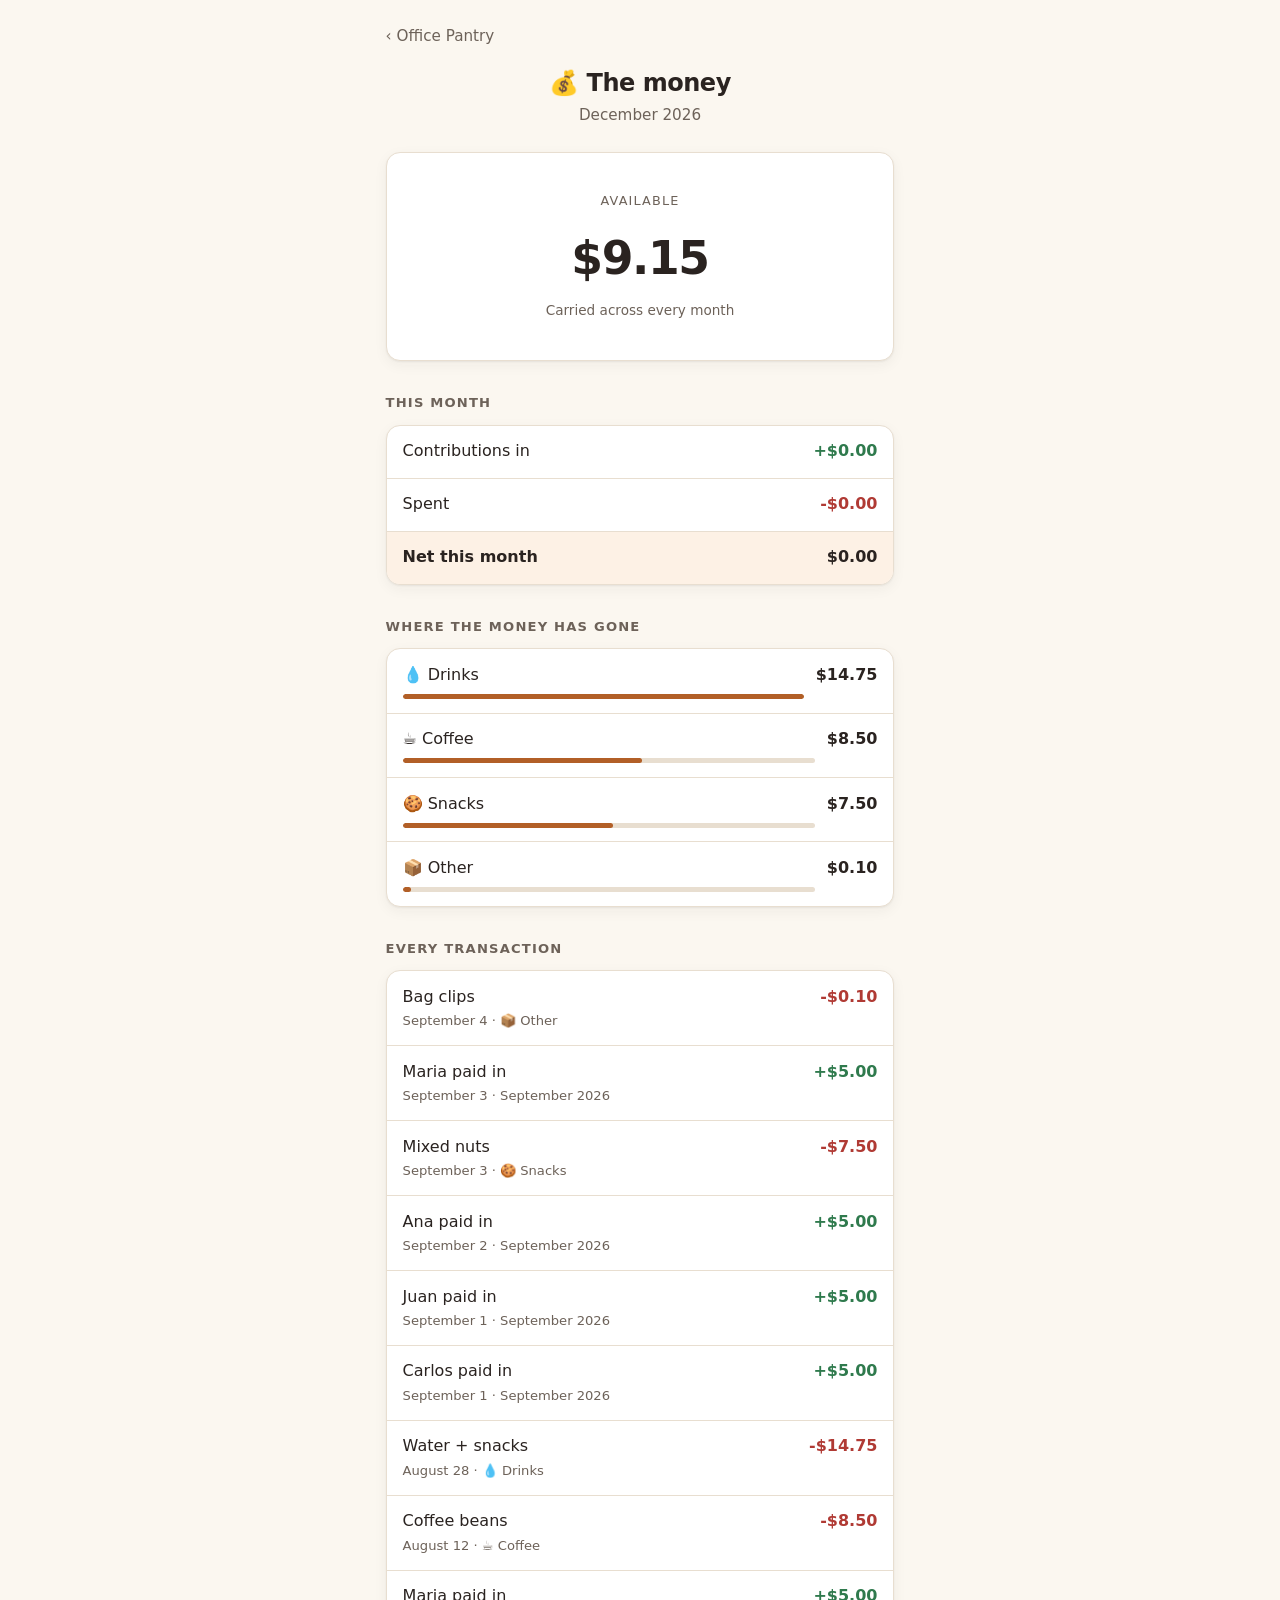
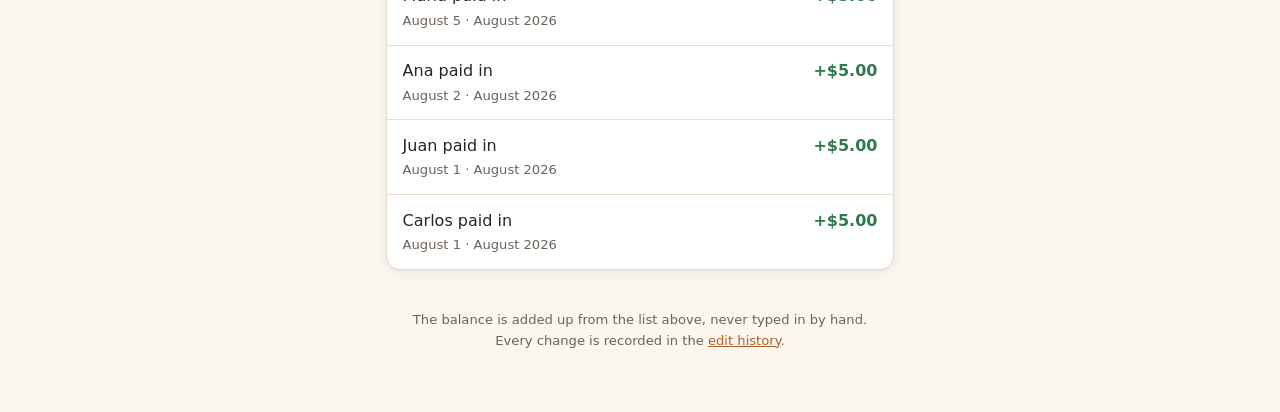
==== budget.html @ 6e72582b "change: whole project scope | new beggining" ====
<!DOCTYPE html>
<html lang="en">
<head>
<meta charset="utf-8">
<meta name="viewport" content="width=device-width, initial-scale=1">
<title>The money — Office Pantry</title>
<meta name="theme-color" content="#b25f27">
<link rel="stylesheet" href="assets/style.css">
</head>
<body>

<a class="backlink" href="index.html">‹ Office Pantry</a>

<header class="masthead">
  <h1>💰 The money</h1>
  <p class="period" data-period></p>
</header>

<section class="balance-card">
  <p class="balance-label">Available</p>
  <p class="balance-amount" data-balance>…</p>
  <p class="balance-note" data-balance-note>Loading the ledger…</p>
</section>

<section class="section">
  <h2>This month</h2>
  <div class="panel" data-month-summary>
    <p class="state">Loading…</p>
  </div>
</section>

<section class="section">
  <h2>Where the money has gone</h2>
  <div class="panel" data-breakdown>
    <p class="state">Loading…</p>
  </div>
</section>

<section class="section">
  <h2>Every transaction</h2>
  <div class="panel" data-history>
    <p class="state">Loading…</p>
  </div>
</section>

<p class="footnote">
  The balance is added up from the list above, never typed in by hand.<br>
  Every change is recorded in the
  <a href="https://github.com/TecnicoLabFisica/OfficePantry/commits/main/data">edit history</a>.
</p>

<script src="assets/pantry.js"></script>
<script>Pantry.initBudget();</script>
</body>
</html>
---- assets/style.css ----
/* Office Pantry — mobile-first. The entry point is a phone held in one hand. */

:root {
  --bg: #fbf7f0;
  --surface: #ffffff;
  --border: #e8ded0;
  --ink: #2a2320;
  --ink-soft: #6d6259;
  --accent: #b25f27;
  --accent-soft: #fdf1e5;
  --positive: #2f7a4d;
  --negative: #b03a34;
  --radius: 14px;
  --shadow: 0 1px 2px rgba(42, 35, 32, .06), 0 4px 14px rgba(42, 35, 32, .05);
}

@media (prefers-color-scheme: dark) {
  :root {
    --bg: #1a1613;
    --surface: #241f1b;
    --border: #3a322b;
    --ink: #f2ece4;
    --ink-soft: #a89c90;
    --accent: #e08c4a;
    --accent-soft: #33261a;
    --positive: #6cc48c;
    --negative: #e8756d;
    --shadow: 0 1px 2px rgba(0, 0, 0, .3), 0 4px 14px rgba(0, 0, 0, .25);
  }
}

* { box-sizing: border-box; }

body {
  margin: 0;
  padding: 1.5rem 1.1rem 3rem;
  background: var(--bg);
  color: var(--ink);
  font: 16px/1.55 system-ui, -apple-system, "Segoe UI", Roboto, sans-serif;
  max-width: 34rem;
  margin-inline: auto;
  -webkit-text-size-adjust: 100%;
}

/* ---------- header ---------- */

.masthead { text-align: center; margin-bottom: 1.5rem; }
.masthead h1 { font-size: 1.5rem; margin: 0; letter-spacing: -.02em; }
.masthead .period { color: var(--ink-soft); font-size: .95rem; margin-top: .15rem; }

.backlink {
  display: inline-block;
  color: var(--ink-soft);
  text-decoration: none;
  font-size: .95rem;
  margin-bottom: 1rem;
}
.backlink:hover { color: var(--accent); }

/* ---------- balance ---------- */

.balance-card {
  background: var(--surface);
  border: 1px solid var(--border);
  border-radius: var(--radius);
  box-shadow: var(--shadow);
  padding: 1.6rem 1rem;
  text-align: center;
  margin-bottom: 1.5rem;
}
.balance-label {
  font-size: .8rem;
  text-transform: uppercase;
  letter-spacing: .09em;
  color: var(--ink-soft);
}
.balance-amount {
  font-size: 2.85rem;
  font-weight: 650;
  letter-spacing: -.03em;
  margin: .2rem 0 0;
  font-variant-numeric: tabular-nums;
}
.balance-amount.is-negative { color: var(--negative); }
.balance-note { font-size: .85rem; color: var(--ink-soft); margin-top: .35rem; }

/* ---------- action buttons ---------- */

.actions { display: grid; gap: .7rem; }
.action {
  display: flex;
  align-items: center;
  gap: .8rem;
  padding: 1.05rem 1.1rem;
  background: var(--surface);
  border: 1px solid var(--border);
  border-radius: var(--radius);
  box-shadow: var(--shadow);
  color: var(--ink);
  text-decoration: none;
  font-size: 1.05rem;
  font-weight: 500;
  transition: transform .12s ease, border-color .12s ease;
}
.action:active { transform: scale(.985); }
.action:hover { border-color: var(--accent); }
.action .icon { font-size: 1.4rem; line-height: 1; }
.action .arrow { margin-left: auto; color: var(--ink-soft); }
.action.is-primary { background: var(--accent-soft); border-color: var(--accent); }

/* ---------- generic sections ---------- */

.section { margin-top: 2rem; }
.section h2 {
  font-size: .82rem;
  text-transform: uppercase;
  letter-spacing: .09em;
  color: var(--ink-soft);
  margin: 0 0 .7rem;
  font-weight: 600;
}

.panel {
  background: var(--surface);
  border: 1px solid var(--border);
  border-radius: var(--radius);
  box-shadow: var(--shadow);
  overflow: hidden;
}

/* ---------- rows ---------- */

.row {
  display: flex;
  align-items: baseline;
  gap: .75rem;
  padding: .85rem 1rem;
  border-bottom: 1px solid var(--border);
}
.row:last-child { border-bottom: none; }
.row .row-main { flex: 1; min-width: 0; }
.row .row-title { display: block; }
.row .row-meta { display: block; font-size: .82rem; color: var(--ink-soft); margin-top: .1rem; }
.row .amount { font-variant-numeric: tabular-nums; font-weight: 550; white-space: nowrap; }
.row .amount.is-out { color: var(--negative); }
.row .amount.is-in { color: var(--positive); }

.row.is-total { background: var(--accent-soft); font-weight: 600; }

/* category breakdown bar */
.bar-track {
  height: 5px;
  background: var(--border);
  border-radius: 3px;
  overflow: hidden;
  margin-top: .4rem;
}
.bar-fill { height: 100%; background: var(--accent); border-radius: 3px; }

/* ---------- states ---------- */

.state { padding: 1.4rem 1rem; text-align: center; color: var(--ink-soft); font-size: .95rem; }
.state.is-error { color: var(--negative); }
.state a { color: var(--accent); }

/* ---------- embedded form ---------- */

.form-embed { width: 100%; border: 0; border-radius: var(--radius); background: var(--surface); }

.footnote {
  margin-top: 2.5rem;
  text-align: center;
  font-size: .82rem;
  color: var(--ink-soft);
}
.footnote a { color: var(--accent); }
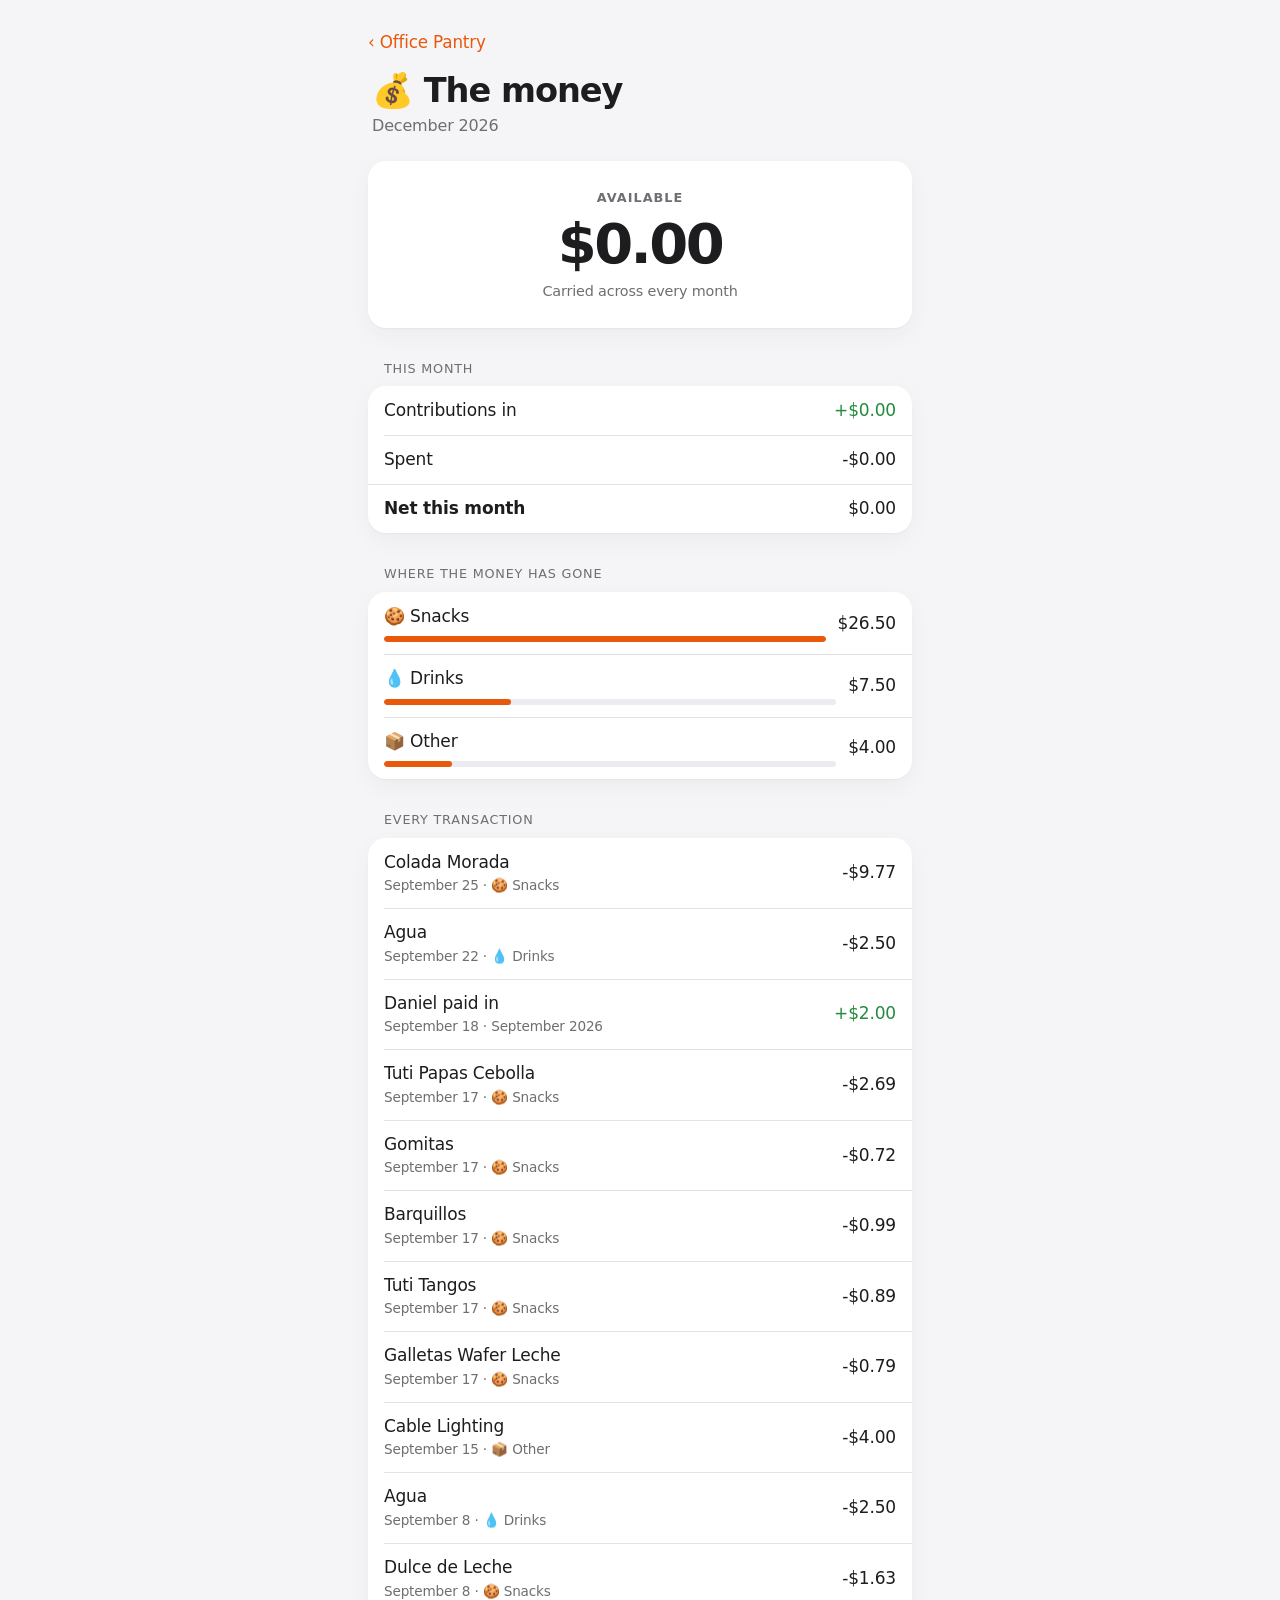
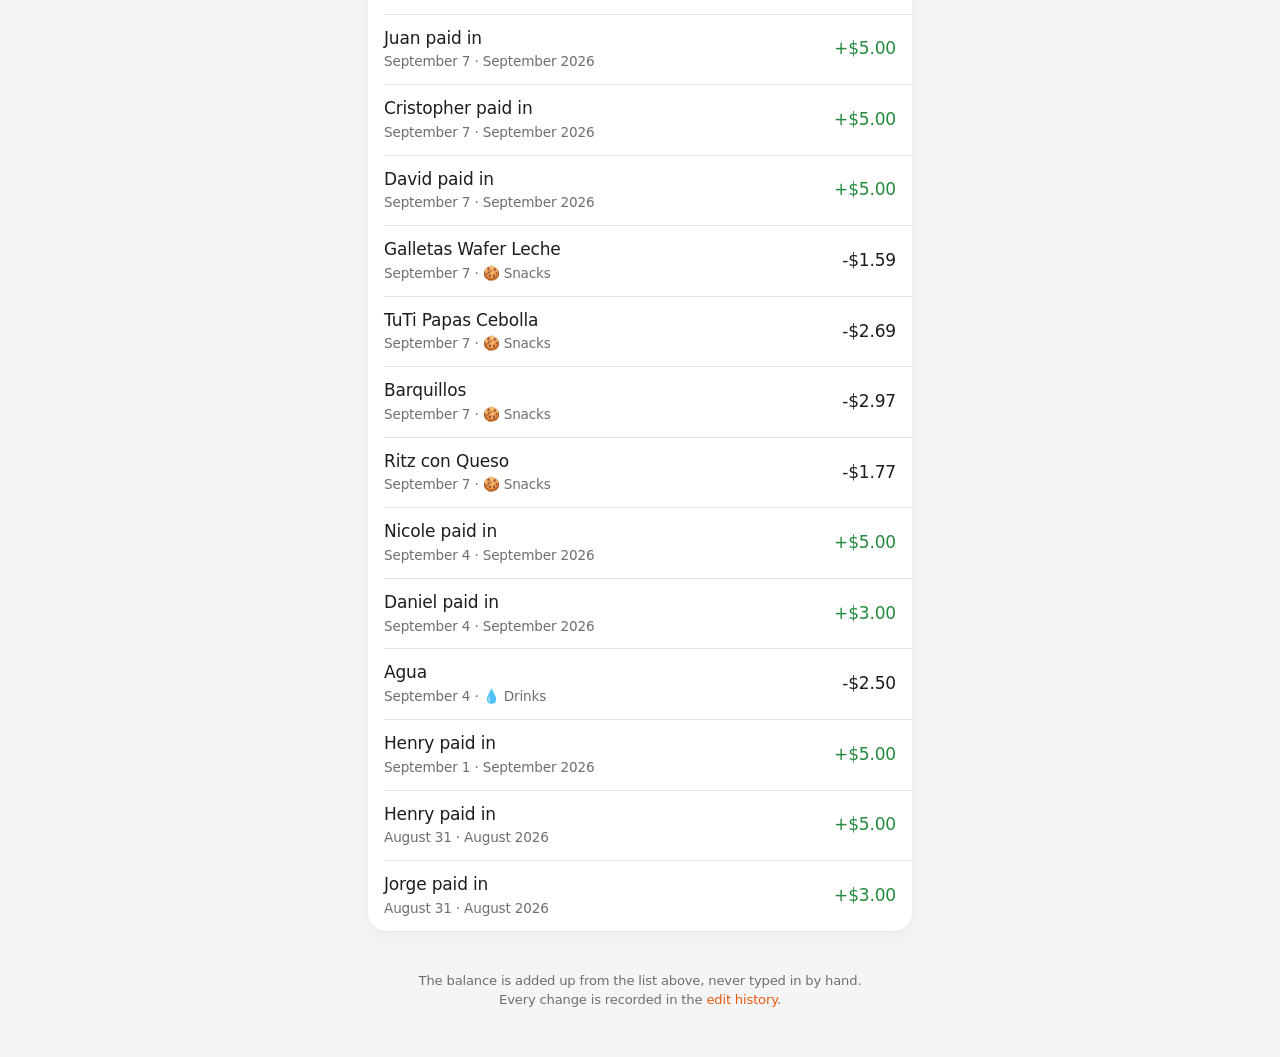
==== commit f6c42996: "style: one suggestions entry point and an Apple-like restyle Home now has a single Suggestions row i" ====
--- a/budget.html
+++ b/budget.html
@@ -4,7 +4,8 @@
 <meta charset="utf-8">
 <meta name="viewport" content="width=device-width, initial-scale=1">
 <title>The money — Office Pantry</title>
-<meta name="theme-color" content="#b25f27">
+<meta name="theme-color" content="#f5f5f7" media="(prefers-color-scheme: light)">
+<meta name="theme-color" content="#000000" media="(prefers-color-scheme: dark)">
 <link rel="stylesheet" href="assets/style.css">
 </head>
 <body>
@@ -46,7 +47,8 @@
 <p class="footnote">
   The balance is added up from the list above, never typed in by hand.<br>
   Every change is recorded in the
-  <a href="https://github.com/TecnicoLabFisica/OfficePantry/commits/main/data">edit history</a>.
+  <a data-repo-link
+     href="https://github.com/TecnicoLabFisica/OfficePantry/commits/main/data">edit history</a>.
 </p>
 
 <script src="assets/pantry.js"></script>
--- a/assets/style.css
+++ b/assets/style.css
@@ -1,176 +1,362 @@
-/* Office Pantry — mobile-first. The entry point is a phone held in one hand. */
+/* Office Pantry — mobile-first. The entry point is a phone held in one hand.
+ * The look follows iOS: large titles, inset grouped lists, hairline dividers. */
 
 :root {
-  --bg: #fbf7f0;
+  --bg: #f5f5f7;
   --surface: #ffffff;
-  --border: #e8ded0;
-  --ink: #2a2320;
-  --ink-soft: #6d6259;
-  --accent: #b25f27;
-  --accent-soft: #fdf1e5;
-  --positive: #2f7a4d;
-  --negative: #b03a34;
-  --radius: 14px;
-  --shadow: 0 1px 2px rgba(42, 35, 32, .06), 0 4px 14px rgba(42, 35, 32, .05);
+  --surface-press: #ebebf0;
+  --border: rgba(60, 60, 67, .14);
+  --ink: #1d1d1f;
+  --ink-soft: #6e6e73;
+  --accent: #e8590c;
+  --accent-soft: rgba(232, 89, 12, .12);
+  --positive: #248a3d;
+  --negative: #d70015;
+  --radius: 18px;
+  --shadow: 0 1px 2px rgba(0, 0, 0, .04), 0 8px 24px rgba(0, 0, 0, .04);
+  --ease: cubic-bezier(.32, .72, 0, 1);
+  color-scheme: light dark;
 }
 
 @media (prefers-color-scheme: dark) {
   :root {
-    --bg: #1a1613;
-    --surface: #241f1b;
-    --border: #3a322b;
-    --ink: #f2ece4;
-    --ink-soft: #a89c90;
-    --accent: #e08c4a;
-    --accent-soft: #33261a;
-    --positive: #6cc48c;
-    --negative: #e8756d;
-    --shadow: 0 1px 2px rgba(0, 0, 0, .3), 0 4px 14px rgba(0, 0, 0, .25);
+    --bg: #000000;
+    --surface: #1c1c1e;
+    --surface-press: #2c2c2e;
+    --border: rgba(84, 84, 88, .55);
+    --ink: #f5f5f7;
+    --ink-soft: #98989d;
+    --accent: #ff9f0a;
+    --accent-soft: rgba(255, 159, 10, .16);
+    --positive: #30d158;
+    --negative: #ff453a;
+    --shadow: none;
   }
 }
 
 * { box-sizing: border-box; }
 
 body {
-  margin: 0;
-  padding: 1.5rem 1.1rem 3rem;
+  margin: 0 auto;
+  padding: 1.25rem 1rem 3rem;
   background: var(--bg);
   color: var(--ink);
-  font: 16px/1.55 system-ui, -apple-system, "Segoe UI", Roboto, sans-serif;
-  max-width: 34rem;
-  margin-inline: auto;
+  font: 17px/1.47 -apple-system, BlinkMacSystemFont, "SF Pro Text", system-ui,
+    "Segoe UI", Roboto, "Helvetica Neue", sans-serif;
+  letter-spacing: -.01em;
+  max-width: 36rem;
   -webkit-text-size-adjust: 100%;
-}
+  -webkit-font-smoothing: antialiased;
+}
+
+p { margin: 0; }
+
+a, button { -webkit-tap-highlight-color: transparent; }
+
+:focus-visible { outline: 2px solid var(--accent); outline-offset: 2px; }
 
 /* ---------- header ---------- */
 
-.masthead { text-align: center; margin-bottom: 1.5rem; }
-.masthead h1 { font-size: 1.5rem; margin: 0; letter-spacing: -.02em; }
-.masthead .period { color: var(--ink-soft); font-size: .95rem; margin-top: .15rem; }
+.masthead { margin: .5rem 0 1.5rem; padding-inline: .25rem; }
+.masthead h1 {
+  font-size: 2.1rem;
+  line-height: 1.15;
+  font-weight: 700;
+  letter-spacing: -.03em;
+  margin: 0;
+}
+.masthead .period { color: var(--ink-soft); font-size: 1rem; margin-top: .2rem; }
 
 .backlink {
-  display: inline-block;
-  color: var(--ink-soft);
+  display: inline-flex;
+  align-items: center;
+  gap: .15rem;
+  min-height: 44px;
+  color: var(--accent);
   text-decoration: none;
-  font-size: .95rem;
-  margin-bottom: 1rem;
-}
-.backlink:hover { color: var(--accent); }
+  font-size: 1.05rem;
+}
+.backlink:hover { opacity: .7; }
 
 /* ---------- balance ---------- */
 
 .balance-card {
   background: var(--surface);
-  border: 1px solid var(--border);
   border-radius: var(--radius);
   box-shadow: var(--shadow);
-  padding: 1.6rem 1rem;
+  padding: 1.75rem 1rem 1.6rem;
   text-align: center;
-  margin-bottom: 1.5rem;
+  margin-bottom: 2rem;
 }
 .balance-label {
   font-size: .8rem;
+  font-weight: 600;
   text-transform: uppercase;
-  letter-spacing: .09em;
+  letter-spacing: .08em;
   color: var(--ink-soft);
 }
 .balance-amount {
-  font-size: 2.85rem;
-  font-weight: 650;
-  letter-spacing: -.03em;
-  margin: .2rem 0 0;
+  font-size: 3.5rem;
+  line-height: 1.1;
+  font-weight: 600;
+  letter-spacing: -.045em;
+  margin-top: .3rem;
   font-variant-numeric: tabular-nums;
 }
 .balance-amount.is-negative { color: var(--negative); }
-.balance-note { font-size: .85rem; color: var(--ink-soft); margin-top: .35rem; }
-
-/* ---------- action buttons ---------- */
-
-.actions { display: grid; gap: .7rem; }
-.action {
-  display: flex;
-  align-items: center;
-  gap: .8rem;
-  padding: 1.05rem 1.1rem;
+.balance-note { font-size: .9rem; color: var(--ink-soft); margin-top: .4rem; }
+
+/* ---------- action list (inset grouped) ---------- */
+
+.actions {
+  display: flex;
+  flex-direction: column;
   background: var(--surface);
-  border: 1px solid var(--border);
-  border-radius: var(--radius);
-  box-shadow: var(--shadow);
-  color: var(--ink);
-  text-decoration: none;
-  font-size: 1.05rem;
-  font-weight: 500;
-  transition: transform .12s ease, border-color .12s ease;
-}
-.action:active { transform: scale(.985); }
-.action:hover { border-color: var(--accent); }
-.action .icon { font-size: 1.4rem; line-height: 1; }
-.action .arrow { margin-left: auto; color: var(--ink-soft); }
-.action.is-primary { background: var(--accent-soft); border-color: var(--accent); }
-
-/* ---------- generic sections ---------- */
-
-.section { margin-top: 2rem; }
-.section h2 {
-  font-size: .82rem;
-  text-transform: uppercase;
-  letter-spacing: .09em;
-  color: var(--ink-soft);
-  margin: 0 0 .7rem;
-  font-weight: 600;
-}
-
-.panel {
-  background: var(--surface);
-  border: 1px solid var(--border);
   border-radius: var(--radius);
   box-shadow: var(--shadow);
   overflow: hidden;
 }
+.action {
+  position: relative;
+  display: flex;
+  align-items: center;
+  gap: .9rem;
+  min-height: 60px;
+  padding: .7rem 1rem;
+  color: var(--ink);
+  text-decoration: none;
+  transition: background-color .2s ease;
+}
+.action + .action::before {       /* hairline that starts after the icon */
+  content: "";
+  position: absolute;
+  top: 0;
+  right: 0;
+  left: calc(1rem + 2.1rem + .9rem);
+  height: 1px;
+  background: var(--border);
+}
+.action:hover { background: var(--surface-press); }
+.action:active { background: var(--surface-press); transition: none; }
+.action .icon {
+  flex: none;
+  display: grid;
+  place-items: center;
+  width: 2.1rem;
+  height: 2.1rem;
+  border-radius: 9px;
+  background: var(--accent-soft);
+  font-size: 1.15rem;
+  line-height: 1;
+}
+.action .action-text { display: flex; flex-direction: column; min-width: 0; }
+.action .action-title { font-weight: 500; }
+.action .action-sub { font-size: .85rem; color: var(--ink-soft); }
+.action .arrow {
+  margin-left: auto;
+  color: var(--ink-soft);
+  opacity: .6;
+  font-size: 1.5rem;
+  line-height: 1;
+}
+
+/* ---------- generic sections ---------- */
+
+.section { margin-top: 2rem; }
+.section h2 {
+  font-size: .8rem;
+  text-transform: uppercase;
+  letter-spacing: .06em;
+  color: var(--ink-soft);
+  margin: 0 0 .5rem;
+  padding-inline: 1rem;
+  font-weight: 500;
+}
+
+.panel {
+  background: var(--surface);
+  border-radius: var(--radius);
+  box-shadow: var(--shadow);
+  overflow: hidden;
+}
 
 /* ---------- rows ---------- */
 
 .row {
-  display: flex;
-  align-items: baseline;
+  position: relative;
+  display: flex;
+  align-items: center;
   gap: .75rem;
-  padding: .85rem 1rem;
-  border-bottom: 1px solid var(--border);
-}
-.row:last-child { border-bottom: none; }
+  min-height: 48px;
+  padding: .75rem 1rem;
+}
+.row + .row::before {             /* inset hairline, iOS style */
+  content: "";
+  position: absolute;
+  top: 0;
+  right: 0;
+  left: 1rem;
+  height: 1px;
+  background: var(--border);
+}
 .row .row-main { flex: 1; min-width: 0; }
 .row .row-title { display: block; }
-.row .row-meta { display: block; font-size: .82rem; color: var(--ink-soft); margin-top: .1rem; }
-.row .amount { font-variant-numeric: tabular-nums; font-weight: 550; white-space: nowrap; }
-.row .amount.is-out { color: var(--negative); }
+.row .row-meta { display: block; font-size: .85rem; color: var(--ink-soft); margin-top: .1rem; }
+.row .amount { font-variant-numeric: tabular-nums; font-weight: 500; white-space: nowrap; }
+.row .amount.is-out { color: var(--ink); }
 .row .amount.is-in { color: var(--positive); }
 
-.row.is-total { background: var(--accent-soft); font-weight: 600; }
+.row.is-total { font-weight: 600; }
+.row.is-total + .row::before,
+.row + .row.is-total::before { left: 0; }
 
 /* category breakdown bar */
 .bar-track {
-  height: 5px;
-  background: var(--border);
+  height: 6px;
+  background: var(--surface-press);
   border-radius: 3px;
   overflow: hidden;
-  margin-top: .4rem;
+  margin-top: .45rem;
 }
 .bar-fill { height: 100%; background: var(--accent); border-radius: 3px; }
 
 /* ---------- states ---------- */
 
-.state { padding: 1.4rem 1rem; text-align: center; color: var(--ink-soft); font-size: .95rem; }
+.state { padding: 1.5rem 1rem; text-align: center; color: var(--ink-soft); font-size: .95rem; }
 .state.is-error { color: var(--negative); }
 .state a { color: var(--accent); }
 
 /* ---------- embedded form ---------- */
 
-.form-embed { width: 100%; border: 0; border-radius: var(--radius); background: var(--surface); }
+.form-card {
+  background: var(--surface);
+  border-radius: var(--radius);
+  box-shadow: var(--shadow);
+  overflow: hidden;
+}
+.form-embed { display: block; width: 100%; border: 0; background: var(--surface); }
+
+/* ---------- pill button ---------- */
+
+.pill {
+  display: flex;
+  align-items: center;
+  justify-content: center;
+  gap: .5rem;
+  width: 100%;
+  min-height: 50px;
+  margin-bottom: 1rem;
+  padding: .8rem 1.2rem;
+  border: 0;
+  border-radius: 999px;
+  background: var(--accent-soft);
+  color: var(--accent);
+  font: inherit;
+  font-weight: 600;
+  cursor: pointer;
+  transition: transform .15s ease, opacity .15s ease;
+}
+.pill:hover { opacity: .85; }
+.pill:active { transform: scale(.98); }
+
+/* ---------- suggestions sheet (native popover) ----------
+ * Phones: a bottom sheet that slides up. Wide screens: a side panel from the right. */
+
+.sheet {
+  position: fixed;
+  inset: auto 0 0 0;
+  width: 100%;
+  max-width: 36rem;
+  max-height: 85vh;
+  max-height: 85dvh;
+  margin: 0 auto;
+  padding: 0 0 max(1.25rem, env(safe-area-inset-bottom));
+  border: 0;
+  border-radius: 22px 22px 0 0;
+  background: var(--bg);
+  color: var(--ink);
+  overflow-y: auto;
+  overscroll-behavior: contain;
+  box-shadow: 0 -10px 40px rgba(0, 0, 0, .18);
+  transform: translateY(100%);
+  transition: transform .45s var(--ease),
+    overlay .45s allow-discrete, display .45s allow-discrete;
+}
+.sheet:popover-open { transform: none; }
+@starting-style { .sheet:popover-open { transform: translateY(100%); } }
+
+.sheet::backdrop {
+  background: rgba(0, 0, 0, 0);
+  transition: background-color .45s var(--ease),
+    overlay .45s allow-discrete, display .45s allow-discrete;
+}
+.sheet:popover-open::backdrop {
+  background: rgba(0, 0, 0, .32);
+  -webkit-backdrop-filter: blur(3px);
+  backdrop-filter: blur(3px);
+}
+@starting-style { .sheet:popover-open::backdrop { background: rgba(0, 0, 0, 0); } }
+
+.sheet-grabber {
+  width: 36px;
+  height: 5px;
+  margin: .5rem auto 0;
+  border-radius: 3px;
+  background: var(--border);
+}
+.sheet-head {
+  position: sticky;
+  top: 0;
+  z-index: 1;
+  display: flex;
+  align-items: center;
+  justify-content: space-between;
+  padding: .6rem 1rem .75rem;
+  background: var(--bg);
+}
+.sheet-head h2 { margin: 0; font-size: 1.25rem; font-weight: 700; letter-spacing: -.02em; }
+.sheet-close {
+  min-height: 44px;
+  padding: 0 .25rem;
+  border: 0;
+  background: none;
+  color: var(--accent);
+  font: inherit;
+  font-weight: 600;
+  cursor: pointer;
+}
+.sheet .panel { margin: 0 1rem; }
+
+@media (min-width: 48rem) {
+  .sheet {
+    inset: 0 0 0 auto;
+    width: 26rem;
+    max-width: none;
+    height: 100%;
+    max-height: none;
+    margin: 0;
+    border-radius: 22px 0 0 22px;
+    box-shadow: -10px 0 40px rgba(0, 0, 0, .18);
+    transform: translateX(100%);
+  }
+  .sheet:popover-open { transform: none; }
+  @starting-style { .sheet:popover-open { transform: translateX(100%); } }
+  .sheet-grabber { display: none; }
+  .sheet-head { padding-top: 1.25rem; }
+}
+
+@media (prefers-reduced-motion: reduce) {
+  .sheet, .sheet::backdrop { transition-duration: 0s; }
+}
+
+/* ---------- footnote ---------- */
 
 .footnote {
   margin-top: 2.5rem;
+  padding-inline: 1rem;
   text-align: center;
   font-size: .82rem;
   color: var(--ink-soft);
 }
-.footnote a { color: var(--accent); }
+.footnote a { color: var(--accent); text-decoration: none; }
+.footnote a:hover { text-decoration: underline; }
